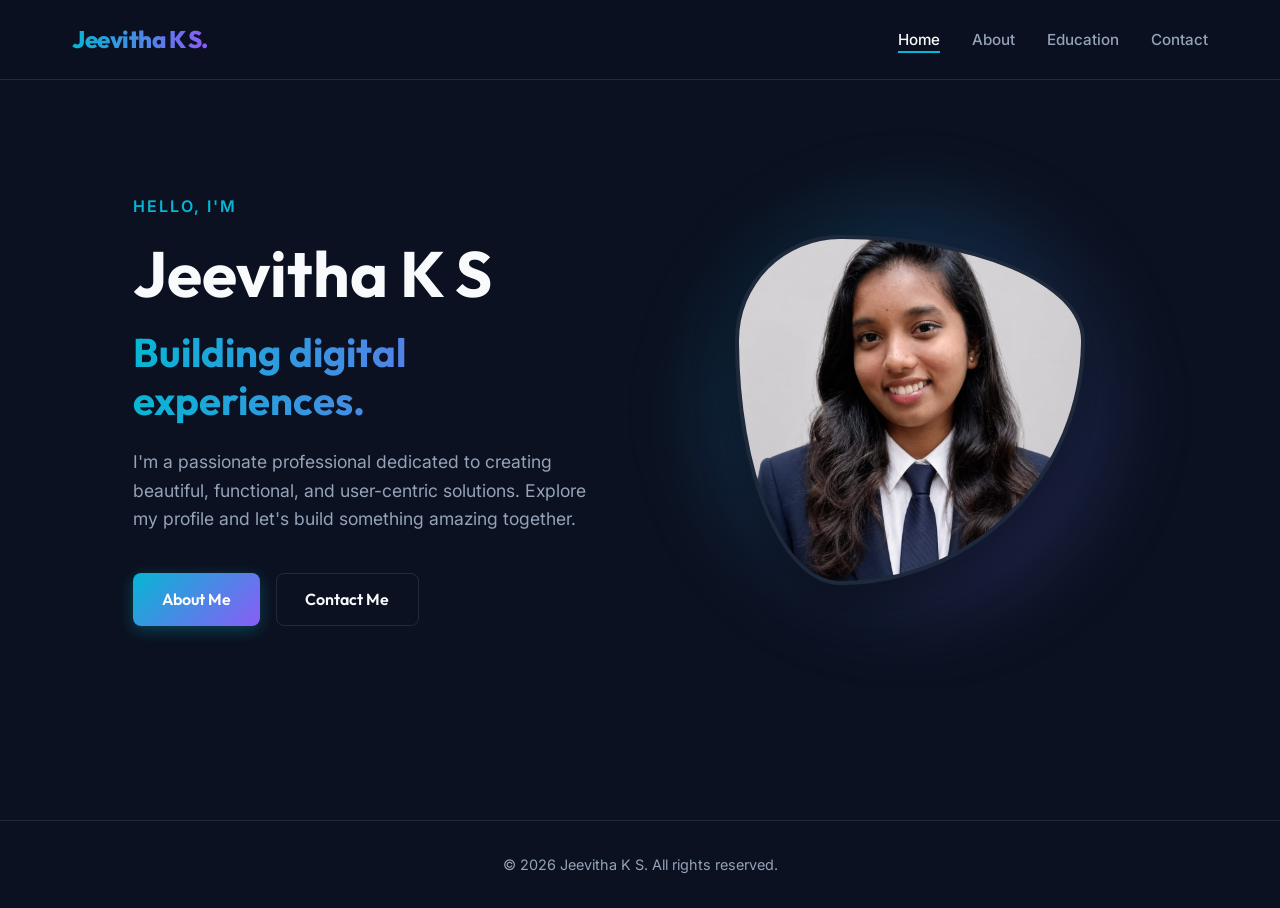
==== index.html @ 39062da2 "initial commit" ====
<!DOCTYPE html>
<html lang="en">
<head>
    <meta charset="UTF-8">
    <meta name="viewport" content="width=device-width, initial-scale=1.0">
    <title>Jeevitha K S - Professional Portfolio</title>
    <meta name="description" content="Welcome to the professional portfolio of Jeevitha K S.">
    <link rel="stylesheet" href="styles.css">
    <style>
        /* Hero Section Specific Styles */
        .hero {
            display: flex;
            align-items: center;
            justify-content: space-between;
            gap: 4rem;
        }

        .hero-content {
            flex: 1;
        }

        .hero-subtitle {
            color: var(--primary);
            font-weight: 600;
            letter-spacing: 2px;
            text-transform: uppercase;
            margin-bottom: 1rem;
            display: block;
        }

        .hero-title {
            font-size: 4rem;
            margin-bottom: 1rem;
            color: var(--text-main);
        }

        .hero-desc {
            color: var(--text-muted);
            font-size: 1.1rem;
            margin-bottom: 2.5rem;
            max-width: 600px;
        }

        .hero-actions {
            display: flex;
            gap: 1rem;
        }

        .hero-image-wrapper {
            flex: 1;
            display: flex;
            justify-content: center;
            position: relative;
        }

        .hero-image {
            width: 350px;
            height: 350px;
            border-radius: 30% 70% 70% 30% / 30% 30% 70% 70%;
            object-fit: cover;
            border: 4px solid var(--surface-color);
            box-shadow: 0 20px 40px rgba(0, 0, 0, 0.4);
            animation: morph 8s ease-in-out infinite;
            position: relative;
            z-index: 2;
        }

        .hero-blob {
            position: absolute;
            top: 50%;
            left: 50%;
            transform: translate(-50%, -50%);
            width: 400px;
            height: 400px;
            background: linear-gradient(135deg, rgba(6, 182, 212, 0.2), rgba(139, 92, 246, 0.2));
            filter: blur(40px);
            border-radius: 50%;
            z-index: 1;
            animation: pulse 6s infinite alternate;
        }

        @keyframes morph {
            0% { border-radius: 30% 70% 70% 30% / 30% 30% 70% 70%; }
            50% { border-radius: 70% 30% 30% 70% / 70% 70% 30% 30%; }
            100% { border-radius: 30% 70% 70% 30% / 30% 30% 70% 70%; }
        }

        @keyframes pulse {
            0% { transform: translate(-50%, -50%) scale(0.9); opacity: 0.7; }
            100% { transform: translate(-50%, -50%) scale(1.1); opacity: 1; }
        }

        @media (max-width: 992px) {
            .hero {
                flex-direction: column-reverse;
                text-align: center;
                margin-top: 2rem;
            }
            .hero-title { font-size: 3rem; }
            .hero-desc { margin: 0 auto 2.5rem; }
            .hero-actions { justify-content: center; }
            .hero-image { width: 280px; height: 280px; }
            .hero-blob { width: 320px; height: 320px; }
        }
    </style>
</head>
<body>

    <main class="section fade-in">
        <div class="container hero">
            <div class="hero-content">
                <span class="hero-subtitle fade-in delay-1">Hello, I'm</span>
                <h1 class="hero-title fade-in delay-1">
                    Jeevitha K S
                </h1>
                <h2 class="hero-title text-gradient fade-in delay-2" style="font-size: 2.5rem; margin-bottom: 1.5rem;">
                    Building digital experiences.
                </h2>
                <p class="hero-desc fade-in delay-2">
                    I'm a passionate professional dedicated to creating beautiful, functional, and user-centric solutions. Explore my profile and let's build something amazing together.
                </p>
                <div class="hero-actions fade-in delay-3">
                    <a href="about.html" class="btn btn-primary">About Me</a>
                    <a href="contact.html" class="btn btn-outline">Contact Me</a>
                </div>
            </div>
            
            <div class="hero-image-wrapper fade-in delay-1">
                <div class="hero-blob"></div>
                <img src="jeevi1711.jpeg" alt="Jeevitha K S" class="hero-image">
            </div>
        </div>
    </main>

    <script src="layout.js"></script>
</body>
</html>
---- styles.css ----
@import url('https://fonts.googleapis.com/css2?family=Outfit:wght@300;400;500;700;800&family=Inter:wght@400;500;600&display=swap');

:root {
  /* Color Palette */
  --bg-color: #0B1120;
  --surface-color: #1E293B;
  --surface-hover: #334155;
  --primary: #06B6D4; /* Cyan */
  --secondary: #8B5CF6; /* Violet */
  --text-main: #F8FAFC;
  --text-muted: #94A3B8;
  --border-color: rgba(255, 255, 255, 0.1);
  
  /* Typography */
  --font-heading: 'Outfit', sans-serif;
  --font-body: 'Inter', sans-serif;
  
  /* Layout */
  --nav-height: 80px;
  --container-width: 1200px;
}

* {
  margin: 0;
  padding: 0;
  box-sizing: border-box;
}

body {
  background-color: var(--bg-color);
  color: var(--text-main);
  font-family: var(--font-body);
  line-height: 1.6;
  overflow-x: hidden;
}

h1, h2, h3, h4, h5, h6 {
  font-family: var(--font-heading);
  font-weight: 700;
  line-height: 1.2;
}

a {
  text-decoration: none;
  color: inherit;
  transition: all 0.3s ease;
}

img {
  max-width: 100%;
  height: auto;
  display: block;
}

/* Typography Helpers */
.text-gradient {
  background: linear-gradient(to right, var(--primary), var(--secondary));
  -webkit-background-clip: text;
  -webkit-text-fill-color: transparent;
  background-clip: text;
  display: inline-block;
}

/* Layout Containers */
.container {
  max-width: var(--container-width);
  margin: 0 auto;
  padding: 0 2rem;
}

.section {
  padding: 6rem 0;
  min-height: calc(100vh - var(--nav-height));
  display: flex;
  flex-direction: column;
  justify-content: center;
}

/* Navbar */
.navbar {
  position: fixed;
  top: 0;
  left: 0;
  width: 100%;
  height: var(--nav-height);
  background: rgba(11, 17, 32, 0.85);
  backdrop-filter: blur(12px);
  -webkit-backdrop-filter: blur(12px);
  border-bottom: 1px solid var(--border-color);
  z-index: 1000;
  display: flex;
  align-items: center;
}

.nav-container {
  display: flex;
  justify-content: space-between;
  align-items: center;
  width: 100%;
}

.logo {
  font-family: var(--font-heading);
  font-size: 1.5rem;
  font-weight: 800;
  letter-spacing: -0.5px;
}

.nav-links {
  display: flex;
  gap: 2rem;
  list-style: none;
}

.nav-links a {
  font-size: 0.95rem;
  font-weight: 500;
  color: var(--text-muted);
  position: relative;
}

.nav-links a:hover, .nav-links a.active {
  color: var(--text-main);
}

.nav-links a::after {
  content: '';
  position: absolute;
  bottom: -4px;
  left: 0;
  width: 0;
  height: 2px;
  background: var(--primary);
  transition: width 0.3s ease;
}

.nav-links a:hover::after, .nav-links a.active::after {
  width: 100%;
}

/* Mobile Menu Toggle */
.menu-toggle {
  display: none;
  flex-direction: column;
  gap: 6px;
  cursor: pointer;
}

.menu-toggle span {
  display: block;
  width: 25px;
  height: 2px;
  background-color: var(--text-main);
  transition: 0.3s;
}

/* Buttons */
.btn {
  display: inline-flex;
  align-items: center;
  justify-content: center;
  padding: 0.8rem 1.8rem;
  font-family: var(--font-heading);
  font-weight: 600;
  font-size: 1rem;
  border-radius: 8px;
  cursor: pointer;
  border: none;
  transition: all 0.3s ease;
  gap: 0.5rem;
}

.btn-primary {
  background: linear-gradient(135deg, var(--primary) 0%, var(--secondary) 100%);
  color: white;
  box-shadow: 0 4px 15px rgba(6, 182, 212, 0.3);
}

.btn-primary:hover {
  transform: translateY(-2px);
  box-shadow: 0 6px 20px rgba(6, 182, 212, 0.4);
}

.btn-outline {
  background: transparent;
  color: var(--text-main);
  border: 1px solid var(--border-color);
}

.btn-outline:hover {
  border-color: var(--primary);
  color: var(--primary);
  transform: translateY(-2px);
}

/* Footer */
footer {
  text-align: center;
  padding: 2rem 0;
  border-top: 1px solid var(--border-color);
  color: var(--text-muted);
  font-size: 0.9rem;
  margin-top: auto;
}

/* Animations */
.fade-in {
  animation: fadeIn 0.8s ease-out forwards;
  opacity: 0;
  transform: translateY(20px);
}

.delay-1 { animation-delay: 0.2s; }
.delay-2 { animation-delay: 0.4s; }
.delay-3 { animation-delay: 0.6s; }

@keyframes fadeIn {
  from {
    opacity: 0;
    transform: translateY(20px);
  }
  to {
    opacity: 1;
    transform: translateY(0);
  }
}

/* Responsive */
@media (max-width: 768px) {
  .menu-toggle {
    display: flex;
  }
  
  .nav-links {
    position: fixed;
    top: var(--nav-height);
    left: -100%;
    width: 100%;
    height: calc(100vh - var(--nav-height));
    background: var(--bg-color);
    flex-direction: column;
    align-items: center;
    justify-content: center;
    gap: 2rem;
    transition: left 0.3s ease;
  }
  
  .nav-links.nav-open {
    left: 0;
  }
  
  .nav-links a {
    font-size: 1.2rem;
  }
}
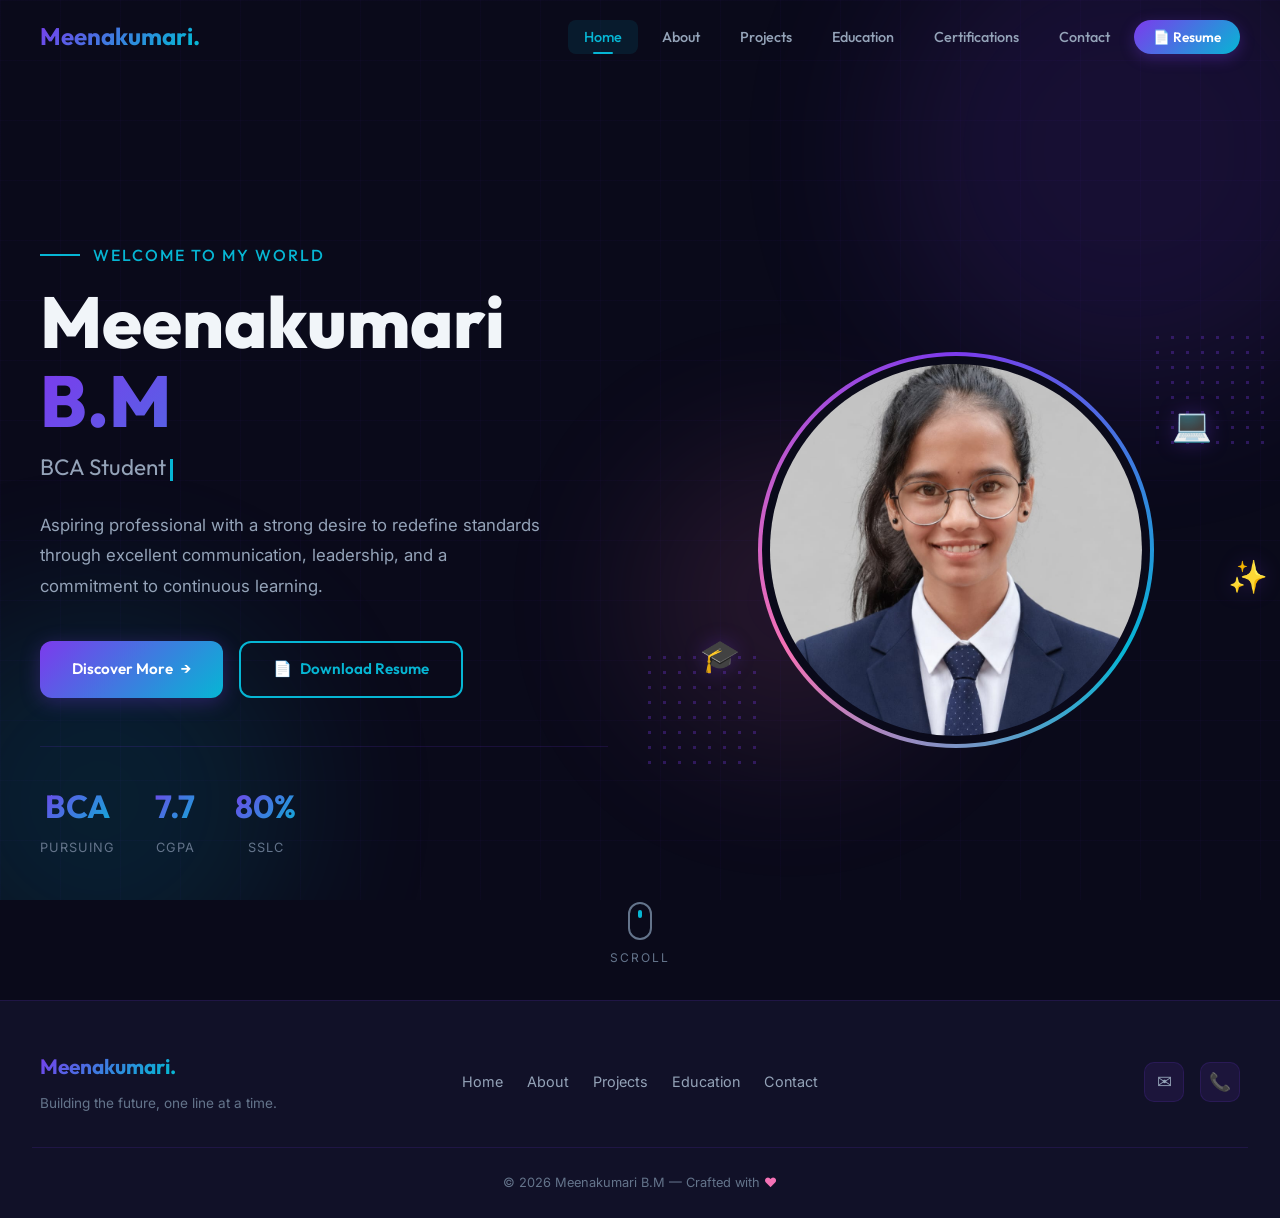
==== commit db76aa05: "initial commit" ====
--- a/index.html
+++ b/index.html
@@ -3,135 +3,487 @@
 <head>
     <meta charset="UTF-8">
     <meta name="viewport" content="width=device-width, initial-scale=1.0">
-    <title>Jeevitha K S - Professional Portfolio</title>
-    <meta name="description" content="Welcome to the professional portfolio of Jeevitha K S.">
+    <title>Meenakumari B.M — Portfolio</title>
+    <meta name="description" content="Welcome to the professional portfolio of Meenakumari B.M. Explore my work, skills, and achievements.">
     <link rel="stylesheet" href="styles.css">
     <style>
-        /* Hero Section Specific Styles */
+        /* ========================================
+           HERO SECTION
+           ======================================== */
         .hero {
+            min-height: 100vh;
             display: flex;
             align-items: center;
-            justify-content: space-between;
+            justify-content: center;
+            padding: 2rem;
+            position: relative;
+        }
+
+        .hero-container {
+            max-width: var(--container-max);
+            width: 100%;
+            display: grid;
+            grid-template-columns: 1fr 1fr;
             gap: 4rem;
-        }
-
+            align-items: center;
+        }
+
+        /* Left Content */
         .hero-content {
-            flex: 1;
-        }
-
-        .hero-subtitle {
-            color: var(--primary);
-            font-weight: 600;
+            position: relative;
+            z-index: 2;
+        }
+
+        .hero-greeting {
+            font-family: var(--font-heading);
+            font-size: 1rem;
+            font-weight: 500;
+            color: var(--accent-secondary);
             letter-spacing: 2px;
             text-transform: uppercase;
-            margin-bottom: 1rem;
+            margin-bottom: 0.8rem;
+            display: flex;
+            align-items: center;
+            gap: 0.8rem;
+        }
+
+        .hero-greeting::before {
+            content: '';
+            width: 40px;
+            height: 2px;
+            background: var(--accent-secondary);
+            display: inline-block;
+        }
+
+        .hero-name {
+            font-family: var(--font-heading);
+            font-size: clamp(2.5rem, 6vw, 4.5rem);
+            font-weight: 800;
+            line-height: 1.1;
+            margin-bottom: 0.5rem;
+        }
+
+        .hero-name .first-name {
             display: block;
-        }
-
-        .hero-title {
-            font-size: 4rem;
-            margin-bottom: 1rem;
-            color: var(--text-main);
+            color: var(--text-primary);
+        }
+
+        .hero-name .last-name {
+            display: block;
+            background: var(--gradient-primary);
+            -webkit-background-clip: text;
+            -webkit-text-fill-color: transparent;
+            background-clip: text;
+        }
+
+        .hero-role {
+            font-family: var(--font-heading);
+            font-size: clamp(1.1rem, 2vw, 1.4rem);
+            color: var(--text-secondary);
+            margin-bottom: 1.5rem;
+            min-height: 2rem;
         }
 
         .hero-desc {
+            font-size: 1.05rem;
+            color: var(--text-secondary);
+            line-height: 1.8;
+            max-width: 500px;
+            margin-bottom: 2.5rem;
+        }
+
+        .hero-actions {
+            display: flex;
+            gap: 1rem;
+            flex-wrap: wrap;
+        }
+
+        .hero-stats {
+            display: flex;
+            gap: 2.5rem;
+            margin-top: 3rem;
+            padding-top: 2rem;
+            border-top: 1px solid var(--border-subtle);
+        }
+
+        .stat {
+            text-align: center;
+        }
+
+        .stat-number {
+            font-family: var(--font-heading);
+            font-size: 2rem;
+            font-weight: 700;
+            background: var(--gradient-primary);
+            -webkit-background-clip: text;
+            -webkit-text-fill-color: transparent;
+            background-clip: text;
+        }
+
+        .stat-label {
+            font-size: 0.8rem;
             color: var(--text-muted);
-            font-size: 1.1rem;
-            margin-bottom: 2.5rem;
-            max-width: 600px;
-        }
-
-        .hero-actions {
-            display: flex;
-            gap: 1rem;
-        }
-
-        .hero-image-wrapper {
-            flex: 1;
+            text-transform: uppercase;
+            letter-spacing: 1px;
+            margin-top: 0.2rem;
+        }
+
+        /* Right - Photo */
+        .hero-visual {
             display: flex;
             justify-content: center;
+            align-items: center;
             position: relative;
         }
 
-        .hero-image {
-            width: 350px;
-            height: 350px;
-            border-radius: 30% 70% 70% 30% / 30% 30% 70% 70%;
+        .photo-wrapper {
+            position: relative;
+            width: 380px;
+            height: 380px;
+        }
+
+        /* Rotating border */
+        .photo-ring {
+            position: absolute;
+            inset: -8px;
+            border-radius: 50%;
+            background: conic-gradient(
+                var(--accent-primary),
+                var(--accent-secondary),
+                var(--accent-tertiary),
+                var(--accent-primary)
+            );
+            animation: rotateGradient 6s linear infinite;
+            padding: 4px;
+        }
+
+        .photo-ring-inner {
+            width: 100%;
+            height: 100%;
+            border-radius: 50%;
+            background: var(--bg-primary);
+        }
+
+        .photo-container {
+            position: absolute;
+            inset: 0;
+            border-radius: 50%;
+            overflow: hidden;
+            border: 4px solid var(--bg-primary);
+            z-index: 2;
+        }
+
+        .photo-container img {
+            width: 100%;
+            height: 100%;
             object-fit: cover;
-            border: 4px solid var(--surface-color);
-            box-shadow: 0 20px 40px rgba(0, 0, 0, 0.4);
-            animation: morph 8s ease-in-out infinite;
+            transition: transform 0.6s ease;
+        }
+
+        .photo-wrapper:hover .photo-container img {
+            transform: scale(1.05);
+        }
+
+        /* Decorative dots */
+        .hero-dots {
+            position: absolute;
+            width: 120px;
+            height: 120px;
+            background-image: radial-gradient(circle, var(--accent-primary) 1.5px, transparent 1.5px);
+            background-size: 15px 15px;
+            opacity: 0.3;
+        }
+
+        .hero-dots-1 {
+            top: -30px;
+            right: -30px;
+        }
+
+        .hero-dots-2 {
+            bottom: -30px;
+            left: -30px;
+        }
+
+        /* Floating icons */
+        .float-icon {
+            position: absolute;
+            font-size: 2rem;
+            animation: float 4s ease-in-out infinite;
+            z-index: 3;
+            filter: drop-shadow(0 0 10px rgba(124, 58, 237, 0.3));
+        }
+
+        .float-icon-1 {
+            top: 10%;
+            right: 5%;
+            animation-delay: 0s;
+        }
+
+        .float-icon-2 {
+            bottom: 15%;
+            left: 5%;
+            animation-delay: -1.5s;
+        }
+
+        .float-icon-3 {
+            top: 50%;
+            right: -5%;
+            animation-delay: -3s;
+        }
+
+        /* Scroll Indicator */
+        .scroll-indicator {
+            position: absolute;
+            bottom: 2rem;
+            left: 50%;
+            transform: translateX(-50%);
+            display: flex;
+            flex-direction: column;
+            align-items: center;
+            gap: 0.5rem;
+            color: var(--text-muted);
+            font-size: 0.75rem;
+            letter-spacing: 2px;
+            text-transform: uppercase;
+            animation: float 3s ease-in-out infinite;
+        }
+
+        .scroll-mouse {
+            width: 24px;
+            height: 38px;
+            border: 2px solid var(--text-muted);
+            border-radius: 12px;
             position: relative;
-            z-index: 2;
-        }
-
-        .hero-blob {
-            position: absolute;
-            top: 50%;
+        }
+
+        .scroll-mouse::after {
+            content: '';
+            position: absolute;
+            top: 6px;
             left: 50%;
-            transform: translate(-50%, -50%);
-            width: 400px;
-            height: 400px;
-            background: linear-gradient(135deg, rgba(6, 182, 212, 0.2), rgba(139, 92, 246, 0.2));
-            filter: blur(40px);
+            transform: translateX(-50%);
+            width: 4px;
+            height: 8px;
+            background: var(--accent-secondary);
+            border-radius: 2px;
+            animation: scrollDot 2s ease-in-out infinite;
+        }
+
+        @keyframes scrollDot {
+            0%, 100% { top: 6px; opacity: 1; }
+            50% { top: 20px; opacity: 0.3; }
+        }
+
+        /* Particles */
+        .particles-container {
+            position: fixed;
+            top: 0;
+            left: 0;
+            width: 100%;
+            height: 100%;
+            z-index: 0;
+            pointer-events: none;
+        }
+
+        .particle {
+            position: absolute;
+            width: 3px;
+            height: 3px;
+            background: var(--accent-primary);
             border-radius: 50%;
-            z-index: 1;
-            animation: pulse 6s infinite alternate;
-        }
-
-        @keyframes morph {
-            0% { border-radius: 30% 70% 70% 30% / 30% 30% 70% 70%; }
-            50% { border-radius: 70% 30% 30% 70% / 70% 70% 30% 30%; }
-            100% { border-radius: 30% 70% 70% 30% / 30% 30% 70% 70%; }
-        }
-
-        @keyframes pulse {
-            0% { transform: translate(-50%, -50%) scale(0.9); opacity: 0.7; }
-            100% { transform: translate(-50%, -50%) scale(1.1); opacity: 1; }
-        }
-
-        @media (max-width: 992px) {
-            .hero {
-                flex-direction: column-reverse;
+            opacity: 0;
+            animation: particleFloat 8s ease-in-out infinite;
+        }
+
+        @keyframes particleFloat {
+            0% { opacity: 0; transform: translateY(100vh) scale(0); }
+            10% { opacity: 0.6; }
+            90% { opacity: 0.6; }
+            100% { opacity: 0; transform: translateY(-10vh) scale(1); }
+        }
+
+        /* ========================================
+           RESPONSIVE
+           ======================================== */
+        @media (max-width: 968px) {
+            .hero-container {
+                grid-template-columns: 1fr;
                 text-align: center;
-                margin-top: 2rem;
-            }
-            .hero-title { font-size: 3rem; }
-            .hero-desc { margin: 0 auto 2.5rem; }
-            .hero-actions { justify-content: center; }
-            .hero-image { width: 280px; height: 280px; }
-            .hero-blob { width: 320px; height: 320px; }
+                gap: 3rem;
+            }
+
+            .hero-content {
+                order: 2;
+            }
+
+            .hero-visual {
+                order: 1;
+            }
+
+            .hero-greeting {
+                justify-content: center;
+            }
+
+            .hero-desc {
+                margin: 0 auto 2.5rem;
+            }
+
+            .hero-actions {
+                justify-content: center;
+            }
+
+            .hero-stats {
+                justify-content: center;
+            }
+
+            .photo-wrapper {
+                width: 280px;
+                height: 280px;
+            }
+        }
+
+        @media (max-width: 480px) {
+            .photo-wrapper {
+                width: 220px;
+                height: 220px;
+            }
+
+            .hero-stats {
+                gap: 1.5rem;
+            }
+
+            .hero-actions {
+                flex-direction: column;
+                align-items: center;
+            }
+
+            .float-icon {
+                display: none;
+            }
         }
     </style>
 </head>
 <body>
-
-    <main class="section fade-in">
-        <div class="container hero">
-            <div class="hero-content">
-                <span class="hero-subtitle fade-in delay-1">Hello, I'm</span>
-                <h1 class="hero-title fade-in delay-1">
-                    Jeevitha K S
-                </h1>
-                <h2 class="hero-title text-gradient fade-in delay-2" style="font-size: 2.5rem; margin-bottom: 1.5rem;">
-                    Building digital experiences.
-                </h2>
-                <p class="hero-desc fade-in delay-2">
-                    I'm a passionate professional dedicated to creating beautiful, functional, and user-centric solutions. Explore my profile and let's build something amazing together.
-                </p>
-                <div class="hero-actions fade-in delay-3">
-                    <a href="about.html" class="btn btn-primary">About Me</a>
-                    <a href="contact.html" class="btn btn-outline">Contact Me</a>
+    <div class="particles-container" id="particles"></div>
+
+    <main class="page-content">
+        <section class="hero">
+            <div class="hero-container">
+                <!-- Left Content -->
+                <div class="hero-content">
+                    <p class="hero-greeting fade-up">Welcome to my world</p>
+                    <h1 class="hero-name fade-up delay-1">
+                        <span class="first-name">Meenakumari</span>
+                        <span class="last-name">B.M</span>
+                    </h1>
+                    <p class="hero-role fade-up delay-2">
+                        <span id="typingText"></span><span class="typing-cursor"></span>
+                    </p>
+                    <p class="hero-desc fade-up delay-3">
+                        Aspiring professional with a strong desire to redefine standards through excellent communication, leadership, and a commitment to continuous learning.
+                    </p>
+                    <div class="hero-actions fade-up delay-4">
+                        <a href="about.html" class="btn btn-primary">
+                            <span>Discover More</span>
+                            <span>→</span>
+                        </a>
+                        <a href="meena123.docx" download class="btn btn-outline">
+                            <span>📄</span>
+                            <span>Download Resume</span>
+                        </a>
+                    </div>
+                    <div class="hero-stats fade-up delay-5">
+                        <div class="stat">
+                            <div class="stat-number">BCA</div>
+                            <div class="stat-label">Pursuing</div>
+                        </div>
+                        <div class="stat">
+                            <div class="stat-number">7.7</div>
+                            <div class="stat-label">CGPA</div>
+                        </div>
+                        <div class="stat">
+                            <div class="stat-number">80%</div>
+                            <div class="stat-label">SSLC</div>
+                        </div>
+                    </div>
+                </div>
+
+                <!-- Right - Photo -->
+                <div class="hero-visual fade-up delay-2">
+                    <div class="hero-dots hero-dots-1"></div>
+                    <div class="hero-dots hero-dots-2"></div>
+                    <div class="float-icon float-icon-1">💻</div>
+                    <div class="float-icon float-icon-2">🎓</div>
+                    <div class="float-icon float-icon-3">✨</div>
+                    <div class="photo-wrapper">
+                        <div class="photo-ring">
+                            <div class="photo-ring-inner"></div>
+                        </div>
+                        <div class="photo-container">
+                            <img src="WhatsApp Image 2026-05-14 at 5.31.58 AM.jpeg" alt="Meenakumari B.M - Professional Photo">
+                        </div>
+                    </div>
                 </div>
             </div>
-            
-            <div class="hero-image-wrapper fade-in delay-1">
-                <div class="hero-blob"></div>
-                <img src="jeevi1711.jpeg" alt="Jeevitha K S" class="hero-image">
+
+            <!-- Scroll Indicator -->
+            <div class="scroll-indicator">
+                <div class="scroll-mouse"></div>
+                <span>Scroll</span>
             </div>
-        </div>
+        </section>
     </main>
 
     <script src="layout.js"></script>
+    <script>
+        // Typing Effect
+        const roles = ['BCA Student', 'Future Educator', 'Tech Enthusiast', 'Lifelong Learner'];
+        let roleIndex = 0;
+        let charIndex = 0;
+        let isDeleting = false;
+        const typingEl = document.getElementById('typingText');
+
+        function typeEffect() {
+            const currentRole = roles[roleIndex];
+
+            if (isDeleting) {
+                typingEl.textContent = currentRole.substring(0, charIndex - 1);
+                charIndex--;
+            } else {
+                typingEl.textContent = currentRole.substring(0, charIndex + 1);
+                charIndex++;
+            }
+
+            let speed = isDeleting ? 40 : 80;
+
+            if (!isDeleting && charIndex === currentRole.length) {
+                speed = 2000;
+                isDeleting = true;
+            } else if (isDeleting && charIndex === 0) {
+                isDeleting = false;
+                roleIndex = (roleIndex + 1) % roles.length;
+                speed = 500;
+            }
+
+            setTimeout(typeEffect, speed);
+        }
+
+        typeEffect();
+
+        // Particles
+        const particlesContainer = document.getElementById('particles');
+        for (let i = 0; i < 30; i++) {
+            const particle = document.createElement('div');
+            particle.classList.add('particle');
+            particle.style.left = Math.random() * 100 + '%';
+            particle.style.animationDelay = Math.random() * 8 + 's';
+            particle.style.animationDuration = (6 + Math.random() * 6) + 's';
+            particle.style.width = (2 + Math.random() * 3) + 'px';
+            particle.style.height = particle.style.width;
+            const colors = ['var(--accent-primary)', 'var(--accent-secondary)', 'var(--accent-tertiary)'];
+            particle.style.background = colors[Math.floor(Math.random() * colors.length)];
+            particlesContainer.appendChild(particle);
+        }
+    </script>
 </body>
 </html>
--- a/styles.css
+++ b/styles.css
@@ -1,255 +1,752 @@
-@import url('https://fonts.googleapis.com/css2?family=Outfit:wght@300;400;500;700;800&family=Inter:wght@400;500;600&display=swap');
-
+@import url('https://fonts.googleapis.com/css2?family=Outfit:wght@300;400;500;600;700;800&family=Inter:wght@300;400;500;600&family=Playfair+Display:wght@400;700&display=swap');
+
+/* ========================================
+   DESIGN TOKENS
+   ======================================== */
 :root {
-  /* Color Palette */
-  --bg-color: #0B1120;
-  --surface-color: #1E293B;
-  --surface-hover: #334155;
-  --primary: #06B6D4; /* Cyan */
-  --secondary: #8B5CF6; /* Violet */
-  --text-main: #F8FAFC;
-  --text-muted: #94A3B8;
-  --border-color: rgba(255, 255, 255, 0.1);
-  
-  /* Typography */
-  --font-heading: 'Outfit', sans-serif;
-  --font-body: 'Inter', sans-serif;
-  
-  /* Layout */
-  --nav-height: 80px;
-  --container-width: 1200px;
-}
-
-* {
-  margin: 0;
-  padding: 0;
-  box-sizing: border-box;
+    /* Primary Palette - Midnight & Violet */
+    --bg-primary: #0a0a1a;
+    --bg-secondary: #111128;
+    --bg-tertiary: #1a1a3e;
+    --surface: #16163a;
+    --surface-hover: #1e1e4d;
+    --surface-glass: rgba(22, 22, 58, 0.6);
+
+    /* Accent Colors */
+    --accent-primary: #7c3aed;      /* Violet */
+    --accent-secondary: #06b6d4;    /* Cyan */
+    --accent-tertiary: #f472b6;     /* Pink */
+    --accent-warm: #fb923c;         /* Orange */
+    --accent-success: #34d399;      /* Emerald */
+
+    /* Gradients */
+    --gradient-primary: linear-gradient(135deg, #7c3aed, #06b6d4);
+    --gradient-warm: linear-gradient(135deg, #f472b6, #fb923c);
+    --gradient-cool: linear-gradient(135deg, #06b6d4, #34d399);
+    --gradient-bg: linear-gradient(180deg, #0a0a1a 0%, #111128 50%, #0a0a1a 100%);
+    --gradient-card: linear-gradient(145deg, rgba(124, 58, 237, 0.08), rgba(6, 182, 212, 0.08));
+    --gradient-text: linear-gradient(135deg, #7c3aed, #06b6d4, #f472b6);
+
+    /* Text */
+    --text-primary: #f1f5f9;
+    --text-secondary: #94a3b8;
+    --text-muted: #64748b;
+
+    /* Borders */
+    --border-subtle: rgba(124, 58, 237, 0.15);
+    --border-glow: rgba(6, 182, 212, 0.3);
+
+    /* Shadows */
+    --shadow-sm: 0 2px 8px rgba(0, 0, 0, 0.3);
+    --shadow-md: 0 8px 30px rgba(0, 0, 0, 0.4);
+    --shadow-lg: 0 20px 60px rgba(0, 0, 0, 0.5);
+    --shadow-glow: 0 0 30px rgba(124, 58, 237, 0.15);
+    --shadow-glow-cyan: 0 0 30px rgba(6, 182, 212, 0.15);
+
+    /* Spacing */
+    --section-padding: clamp(4rem, 8vw, 8rem);
+    --container-max: 1200px;
+
+    /* Transitions */
+    --transition-fast: 0.2s cubic-bezier(0.4, 0, 0.2, 1);
+    --transition-smooth: 0.4s cubic-bezier(0.4, 0, 0.2, 1);
+    --transition-spring: 0.6s cubic-bezier(0.34, 1.56, 0.64, 1);
+
+    /* Typography */
+    --font-heading: 'Outfit', sans-serif;
+    --font-body: 'Inter', sans-serif;
+    --font-accent: 'Playfair Display', serif;
+}
+
+/* ========================================
+   RESET & BASE
+   ======================================== */
+*, *::before, *::after {
+    margin: 0;
+    padding: 0;
+    box-sizing: border-box;
+}
+
+html {
+    scroll-behavior: smooth;
+    scroll-padding-top: 80px;
 }
 
 body {
-  background-color: var(--bg-color);
-  color: var(--text-main);
-  font-family: var(--font-body);
-  line-height: 1.6;
-  overflow-x: hidden;
-}
-
-h1, h2, h3, h4, h5, h6 {
-  font-family: var(--font-heading);
-  font-weight: 700;
-  line-height: 1.2;
+    font-family: var(--font-body);
+    background: var(--bg-primary);
+    color: var(--text-primary);
+    line-height: 1.7;
+    overflow-x: hidden;
+    min-height: 100vh;
+}
+
+::selection {
+    background: rgba(124, 58, 237, 0.4);
+    color: #fff;
+}
+
+::-webkit-scrollbar {
+    width: 8px;
+}
+
+::-webkit-scrollbar-track {
+    background: var(--bg-primary);
+}
+
+::-webkit-scrollbar-thumb {
+    background: var(--accent-primary);
+    border-radius: 4px;
+}
+
+::-webkit-scrollbar-thumb:hover {
+    background: var(--accent-secondary);
 }
 
 a {
-  text-decoration: none;
-  color: inherit;
-  transition: all 0.3s ease;
+    text-decoration: none;
+    color: inherit;
+    transition: var(--transition-fast);
 }
 
 img {
-  max-width: 100%;
-  height: auto;
-  display: block;
-}
-
-/* Typography Helpers */
-.text-gradient {
-  background: linear-gradient(to right, var(--primary), var(--secondary));
-  -webkit-background-clip: text;
-  -webkit-text-fill-color: transparent;
-  background-clip: text;
-  display: inline-block;
-}
-
-/* Layout Containers */
-.container {
-  max-width: var(--container-width);
-  margin: 0 auto;
-  padding: 0 2rem;
-}
-
-.section {
-  padding: 6rem 0;
-  min-height: calc(100vh - var(--nav-height));
-  display: flex;
-  flex-direction: column;
-  justify-content: center;
-}
-
-/* Navbar */
+    max-width: 100%;
+    display: block;
+}
+
+/* ========================================
+   BACKGROUND EFFECTS
+   ======================================== */
+.bg-grid {
+    position: fixed;
+    top: 0;
+    left: 0;
+    width: 100%;
+    height: 100%;
+    background-image:
+        linear-gradient(rgba(124, 58, 237, 0.03) 1px, transparent 1px),
+        linear-gradient(90deg, rgba(124, 58, 237, 0.03) 1px, transparent 1px);
+    background-size: 60px 60px;
+    z-index: 0;
+    pointer-events: none;
+}
+
+.bg-orbs {
+    position: fixed;
+    top: 0;
+    left: 0;
+    width: 100%;
+    height: 100%;
+    z-index: 0;
+    pointer-events: none;
+    overflow: hidden;
+}
+
+.bg-orb {
+    position: absolute;
+    border-radius: 50%;
+    filter: blur(80px);
+    opacity: 0.12;
+    animation: orbFloat 20s ease-in-out infinite;
+}
+
+.bg-orb:nth-child(1) {
+    width: 500px;
+    height: 500px;
+    background: var(--accent-primary);
+    top: -100px;
+    right: -100px;
+    animation-delay: 0s;
+}
+
+.bg-orb:nth-child(2) {
+    width: 400px;
+    height: 400px;
+    background: var(--accent-secondary);
+    bottom: -100px;
+    left: -100px;
+    animation-delay: -7s;
+}
+
+.bg-orb:nth-child(3) {
+    width: 300px;
+    height: 300px;
+    background: var(--accent-tertiary);
+    top: 50%;
+    left: 50%;
+    animation-delay: -14s;
+}
+
+@keyframes orbFloat {
+    0%, 100% { transform: translate(0, 0) scale(1); }
+    25% { transform: translate(30px, -50px) scale(1.1); }
+    50% { transform: translate(-20px, 30px) scale(0.9); }
+    75% { transform: translate(40px, 20px) scale(1.05); }
+}
+
+/* ========================================
+   NAVBAR
+   ======================================== */
 .navbar {
-  position: fixed;
-  top: 0;
-  left: 0;
-  width: 100%;
-  height: var(--nav-height);
-  background: rgba(11, 17, 32, 0.85);
-  backdrop-filter: blur(12px);
-  -webkit-backdrop-filter: blur(12px);
-  border-bottom: 1px solid var(--border-color);
-  z-index: 1000;
-  display: flex;
-  align-items: center;
+    position: fixed;
+    top: 0;
+    left: 0;
+    right: 0;
+    z-index: 1000;
+    padding: 1rem 2rem;
+    transition: var(--transition-smooth);
+    backdrop-filter: blur(0px);
+}
+
+.navbar.scrolled {
+    padding: 0.7rem 2rem;
+    background: rgba(10, 10, 26, 0.85);
+    backdrop-filter: blur(20px);
+    border-bottom: 1px solid var(--border-subtle);
+    box-shadow: var(--shadow-md);
 }
 
 .nav-container {
-  display: flex;
-  justify-content: space-between;
-  align-items: center;
-  width: 100%;
+    max-width: var(--container-max);
+    margin: 0 auto;
+    display: flex;
+    justify-content: space-between;
+    align-items: center;
 }
 
 .logo {
-  font-family: var(--font-heading);
-  font-size: 1.5rem;
-  font-weight: 800;
-  letter-spacing: -0.5px;
+    font-family: var(--font-heading);
+    font-size: 1.5rem;
+    font-weight: 700;
+    background: var(--gradient-text);
+    background-size: 200% auto;
+    -webkit-background-clip: text;
+    -webkit-text-fill-color: transparent;
+    background-clip: text;
+    animation: shimmer 3s ease-in-out infinite;
+}
+
+@keyframes shimmer {
+    0%, 100% { background-position: 0% center; }
+    50% { background-position: 200% center; }
 }
 
 .nav-links {
-  display: flex;
-  gap: 2rem;
-  list-style: none;
+    display: flex;
+    list-style: none;
+    gap: 0.5rem;
+    align-items: center;
 }
 
 .nav-links a {
-  font-size: 0.95rem;
-  font-weight: 500;
-  color: var(--text-muted);
-  position: relative;
-}
-
-.nav-links a:hover, .nav-links a.active {
-  color: var(--text-main);
-}
-
-.nav-links a::after {
-  content: '';
-  position: absolute;
-  bottom: -4px;
-  left: 0;
-  width: 0;
-  height: 2px;
-  background: var(--primary);
-  transition: width 0.3s ease;
-}
-
-.nav-links a:hover::after, .nav-links a.active::after {
-  width: 100%;
-}
-
-/* Mobile Menu Toggle */
-.menu-toggle {
-  display: none;
-  flex-direction: column;
-  gap: 6px;
-  cursor: pointer;
-}
-
-.menu-toggle span {
-  display: block;
-  width: 25px;
-  height: 2px;
-  background-color: var(--text-main);
-  transition: 0.3s;
-}
-
-/* Buttons */
+    font-family: var(--font-heading);
+    font-size: 0.9rem;
+    font-weight: 500;
+    padding: 0.5rem 1rem;
+    border-radius: 8px;
+    color: var(--text-secondary);
+    position: relative;
+    transition: var(--transition-fast);
+}
+
+.nav-links a:hover {
+    color: var(--text-primary);
+    background: rgba(124, 58, 237, 0.1);
+}
+
+.nav-links a.active {
+    color: var(--accent-secondary);
+    background: rgba(6, 182, 212, 0.1);
+}
+
+.nav-links a.active::after {
+    content: '';
+    position: absolute;
+    bottom: 0;
+    left: 50%;
+    transform: translateX(-50%);
+    width: 20px;
+    height: 2px;
+    background: var(--accent-secondary);
+    border-radius: 1px;
+}
+
+/* Mobile Menu */
+.hamburger {
+    display: none;
+    flex-direction: column;
+    gap: 5px;
+    cursor: pointer;
+    padding: 5px;
+    z-index: 1001;
+}
+
+.hamburger span {
+    width: 25px;
+    height: 2px;
+    background: var(--text-primary);
+    border-radius: 2px;
+    transition: var(--transition-smooth);
+}
+
+.hamburger.active span:nth-child(1) {
+    transform: rotate(45deg) translate(5px, 5px);
+}
+
+.hamburger.active span:nth-child(2) {
+    opacity: 0;
+}
+
+.hamburger.active span:nth-child(3) {
+    transform: rotate(-45deg) translate(5px, -5px);
+}
+
+/* Resume Button in Nav */
+.nav-resume-btn {
+    background: var(--gradient-primary) !important;
+    color: #fff !important;
+    padding: 0.5rem 1.2rem !important;
+    border-radius: 25px !important;
+    font-weight: 600 !important;
+    font-size: 0.85rem !important;
+    transition: var(--transition-smooth) !important;
+    box-shadow: 0 4px 15px rgba(124, 58, 237, 0.3);
+}
+
+.nav-resume-btn:hover {
+    transform: translateY(-2px);
+    box-shadow: 0 6px 25px rgba(124, 58, 237, 0.4) !important;
+}
+
+/* ========================================
+   BUTTONS
+   ======================================== */
 .btn {
-  display: inline-flex;
-  align-items: center;
-  justify-content: center;
-  padding: 0.8rem 1.8rem;
-  font-family: var(--font-heading);
-  font-weight: 600;
-  font-size: 1rem;
-  border-radius: 8px;
-  cursor: pointer;
-  border: none;
-  transition: all 0.3s ease;
-  gap: 0.5rem;
+    display: inline-flex;
+    align-items: center;
+    gap: 0.5rem;
+    padding: 0.85rem 2rem;
+    border-radius: 12px;
+    font-family: var(--font-heading);
+    font-weight: 600;
+    font-size: 0.95rem;
+    cursor: pointer;
+    border: none;
+    transition: var(--transition-smooth);
+    position: relative;
+    overflow: hidden;
+}
+
+.btn::before {
+    content: '';
+    position: absolute;
+    top: 0;
+    left: -100%;
+    width: 100%;
+    height: 100%;
+    background: linear-gradient(90deg, transparent, rgba(255, 255, 255, 0.1), transparent);
+    transition: 0.5s;
+}
+
+.btn:hover::before {
+    left: 100%;
 }
 
 .btn-primary {
-  background: linear-gradient(135deg, var(--primary) 0%, var(--secondary) 100%);
-  color: white;
-  box-shadow: 0 4px 15px rgba(6, 182, 212, 0.3);
+    background: var(--gradient-primary);
+    color: #fff;
+    box-shadow: 0 4px 20px rgba(124, 58, 237, 0.3);
 }
 
 .btn-primary:hover {
-  transform: translateY(-2px);
-  box-shadow: 0 6px 20px rgba(6, 182, 212, 0.4);
+    transform: translateY(-3px);
+    box-shadow: 0 8px 30px rgba(124, 58, 237, 0.4);
 }
 
 .btn-outline {
-  background: transparent;
-  color: var(--text-main);
-  border: 1px solid var(--border-color);
+    background: transparent;
+    color: var(--accent-secondary);
+    border: 2px solid var(--accent-secondary);
 }
 
 .btn-outline:hover {
-  border-color: var(--primary);
-  color: var(--primary);
-  transform: translateY(-2px);
-}
-
-/* Footer */
-footer {
-  text-align: center;
-  padding: 2rem 0;
-  border-top: 1px solid var(--border-color);
-  color: var(--text-muted);
-  font-size: 0.9rem;
-  margin-top: auto;
-}
-
-/* Animations */
-.fade-in {
-  animation: fadeIn 0.8s ease-out forwards;
-  opacity: 0;
-  transform: translateY(20px);
-}
-
-.delay-1 { animation-delay: 0.2s; }
-.delay-2 { animation-delay: 0.4s; }
-.delay-3 { animation-delay: 0.6s; }
-
-@keyframes fadeIn {
-  from {
+    background: rgba(6, 182, 212, 0.1);
+    transform: translateY(-3px);
+    box-shadow: 0 8px 30px rgba(6, 182, 212, 0.2);
+}
+
+/* ========================================
+   SECTION HEADERS
+   ======================================== */
+.section-header {
+    text-align: center;
+    margin-bottom: 4rem;
+}
+
+.section-tag {
+    display: inline-block;
+    font-family: var(--font-heading);
+    font-size: 0.8rem;
+    font-weight: 600;
+    text-transform: uppercase;
+    letter-spacing: 3px;
+    color: var(--accent-secondary);
+    background: rgba(6, 182, 212, 0.1);
+    padding: 0.4rem 1.2rem;
+    border-radius: 25px;
+    border: 1px solid rgba(6, 182, 212, 0.2);
+    margin-bottom: 1rem;
+}
+
+.section-title {
+    font-family: var(--font-heading);
+    font-size: clamp(2rem, 4vw, 3rem);
+    font-weight: 700;
+    color: var(--text-primary);
+    margin-bottom: 1rem;
+    line-height: 1.2;
+}
+
+.section-title .highlight {
+    background: var(--gradient-primary);
+    -webkit-background-clip: text;
+    -webkit-text-fill-color: transparent;
+    background-clip: text;
+}
+
+.section-desc {
+    font-size: 1.05rem;
+    color: var(--text-secondary);
+    max-width: 600px;
+    margin: 0 auto;
+    line-height: 1.8;
+}
+
+/* ========================================
+   CARDS
+   ======================================== */
+.card {
+    background: var(--gradient-card);
+    border: 1px solid var(--border-subtle);
+    border-radius: 16px;
+    padding: 2rem;
+    transition: var(--transition-smooth);
+    position: relative;
+    overflow: hidden;
+    backdrop-filter: blur(10px);
+}
+
+.card::before {
+    content: '';
+    position: absolute;
+    top: 0;
+    left: 0;
+    right: 0;
+    height: 2px;
+    background: var(--gradient-primary);
     opacity: 0;
-    transform: translateY(20px);
-  }
-  to {
+    transition: var(--transition-smooth);
+}
+
+.card:hover {
+    transform: translateY(-5px);
+    border-color: var(--border-glow);
+    box-shadow: var(--shadow-glow);
+}
+
+.card:hover::before {
+    opacity: 1;
+}
+
+/* ========================================
+   FOOTER
+   ======================================== */
+.footer {
+    background: var(--bg-secondary);
+    border-top: 1px solid var(--border-subtle);
+    padding: 3rem 2rem 1.5rem;
+    position: relative;
+}
+
+.footer-content {
+    max-width: var(--container-max);
+    margin: 0 auto;
+    display: grid;
+    grid-template-columns: 1fr auto 1fr;
+    gap: 2rem;
+    align-items: center;
+    margin-bottom: 2rem;
+}
+
+.footer-brand .logo {
+    font-size: 1.3rem;
+    margin-bottom: 0.5rem;
+    display: inline-block;
+}
+
+.footer-brand p {
+    color: var(--text-muted);
+    font-size: 0.85rem;
+}
+
+.footer-links {
+    display: flex;
+    gap: 1.5rem;
+}
+
+.footer-links a {
+    color: var(--text-secondary);
+    font-size: 0.9rem;
+    transition: var(--transition-fast);
+}
+
+.footer-links a:hover {
+    color: var(--accent-secondary);
+}
+
+.footer-social {
+    display: flex;
+    gap: 1rem;
+    justify-self: end;
+}
+
+.footer-social a {
+    width: 40px;
+    height: 40px;
+    border-radius: 10px;
+    background: rgba(124, 58, 237, 0.1);
+    border: 1px solid var(--border-subtle);
+    display: flex;
+    align-items: center;
+    justify-content: center;
+    color: var(--text-secondary);
+    font-size: 1.1rem;
+    transition: var(--transition-smooth);
+}
+
+.footer-social a:hover {
+    background: var(--gradient-primary);
+    border-color: transparent;
+    color: #fff;
+    transform: translateY(-3px);
+}
+
+.footer-bottom {
+    text-align: center;
+    padding-top: 1.5rem;
+    border-top: 1px solid var(--border-subtle);
+    color: var(--text-muted);
+    font-size: 0.8rem;
+}
+
+.footer-bottom .heart {
+    color: var(--accent-tertiary);
+    animation: heartbeat 1.5s ease-in-out infinite;
+}
+
+@keyframes heartbeat {
+    0%, 100% { transform: scale(1); }
+    50% { transform: scale(1.2); }
+}
+
+/* ========================================
+   ANIMATIONS
+   ======================================== */
+.fade-up {
+    opacity: 0;
+    transform: translateY(40px);
+    transition: opacity 0.8s ease, transform 0.8s ease;
+}
+
+.fade-up.visible {
     opacity: 1;
     transform: translateY(0);
-  }
-}
-
-/* Responsive */
+}
+
+.fade-left {
+    opacity: 0;
+    transform: translateX(-40px);
+    transition: opacity 0.8s ease, transform 0.8s ease;
+}
+
+.fade-left.visible {
+    opacity: 1;
+    transform: translateX(0);
+}
+
+.fade-right {
+    opacity: 0;
+    transform: translateX(40px);
+    transition: opacity 0.8s ease, transform 0.8s ease;
+}
+
+.fade-right.visible {
+    opacity: 1;
+    transform: translateX(0);
+}
+
+.scale-in {
+    opacity: 0;
+    transform: scale(0.9);
+    transition: opacity 0.6s ease, transform 0.6s ease;
+}
+
+.scale-in.visible {
+    opacity: 1;
+    transform: scale(1);
+}
+
+/* Stagger delays */
+.delay-1 { transition-delay: 0.1s; }
+.delay-2 { transition-delay: 0.2s; }
+.delay-3 { transition-delay: 0.3s; }
+.delay-4 { transition-delay: 0.4s; }
+.delay-5 { transition-delay: 0.5s; }
+.delay-6 { transition-delay: 0.6s; }
+
+/* Floating animation */
+@keyframes float {
+    0%, 100% { transform: translateY(0px); }
+    50% { transform: translateY(-15px); }
+}
+
+/* Glow pulse */
+@keyframes glowPulse {
+    0%, 100% { box-shadow: 0 0 20px rgba(124, 58, 237, 0.2); }
+    50% { box-shadow: 0 0 40px rgba(124, 58, 237, 0.4); }
+}
+
+/* Rotate gradient */
+@keyframes rotateGradient {
+    0% { transform: rotate(0deg); }
+    100% { transform: rotate(360deg); }
+}
+
+/* Typing cursor */
+@keyframes blink {
+    0%, 100% { opacity: 1; }
+    50% { opacity: 0; }
+}
+
+.typing-cursor {
+    display: inline-block;
+    width: 3px;
+    height: 1em;
+    background: var(--accent-secondary);
+    margin-left: 4px;
+    animation: blink 1s step-end infinite;
+    vertical-align: text-bottom;
+}
+
+/* ========================================
+   CONTAINER
+   ======================================== */
+.container {
+    max-width: var(--container-max);
+    margin: 0 auto;
+    padding: 0 2rem;
+}
+
+.page-content {
+    position: relative;
+    z-index: 1;
+    min-height: 100vh;
+    padding-top: 100px;
+}
+
+/* ========================================
+   UTILITIES
+   ======================================== */
+.text-gradient {
+    background: var(--gradient-text);
+    background-size: 200% auto;
+    -webkit-background-clip: text;
+    -webkit-text-fill-color: transparent;
+    background-clip: text;
+}
+
+.text-accent {
+    color: var(--accent-secondary);
+}
+
+.glow-border {
+    position: relative;
+}
+
+.glow-border::after {
+    content: '';
+    position: absolute;
+    inset: -2px;
+    border-radius: inherit;
+    background: var(--gradient-primary);
+    z-index: -1;
+    opacity: 0;
+    transition: var(--transition-smooth);
+}
+
+.glow-border:hover::after {
+    opacity: 1;
+}
+
+/* ========================================
+   RESPONSIVE
+   ======================================== */
 @media (max-width: 768px) {
-  .menu-toggle {
-    display: flex;
-  }
-  
-  .nav-links {
-    position: fixed;
-    top: var(--nav-height);
-    left: -100%;
-    width: 100%;
-    height: calc(100vh - var(--nav-height));
-    background: var(--bg-color);
-    flex-direction: column;
-    align-items: center;
-    justify-content: center;
-    gap: 2rem;
-    transition: left 0.3s ease;
-  }
-  
-  .nav-links.nav-open {
-    left: 0;
-  }
-  
-  .nav-links a {
-    font-size: 1.2rem;
-  }
-}
+    .hamburger {
+        display: flex;
+    }
+
+    .nav-links {
+        position: fixed;
+        top: 0;
+        right: -100%;
+        width: 75%;
+        max-width: 300px;
+        height: 100vh;
+        background: rgba(10, 10, 26, 0.98);
+        backdrop-filter: blur(20px);
+        flex-direction: column;
+        padding: 5rem 2rem 2rem;
+        gap: 0.5rem;
+        transition: var(--transition-smooth);
+        border-left: 1px solid var(--border-subtle);
+    }
+
+    .nav-links.active {
+        right: 0;
+    }
+
+    .nav-links a {
+        width: 100%;
+        padding: 0.8rem 1rem;
+        font-size: 1rem;
+    }
+
+    .footer-content {
+        grid-template-columns: 1fr;
+        text-align: center;
+    }
+
+    .footer-social {
+        justify-self: center;
+    }
+
+    .footer-links {
+        justify-content: center;
+        flex-wrap: wrap;
+    }
+}
+
+@media (max-width: 480px) {
+    :root {
+        --section-padding: 3rem;
+    }
+
+    .container {
+        padding: 0 1rem;
+    }
+
+    .section-title {
+        font-size: 1.8rem;
+    }
+}
